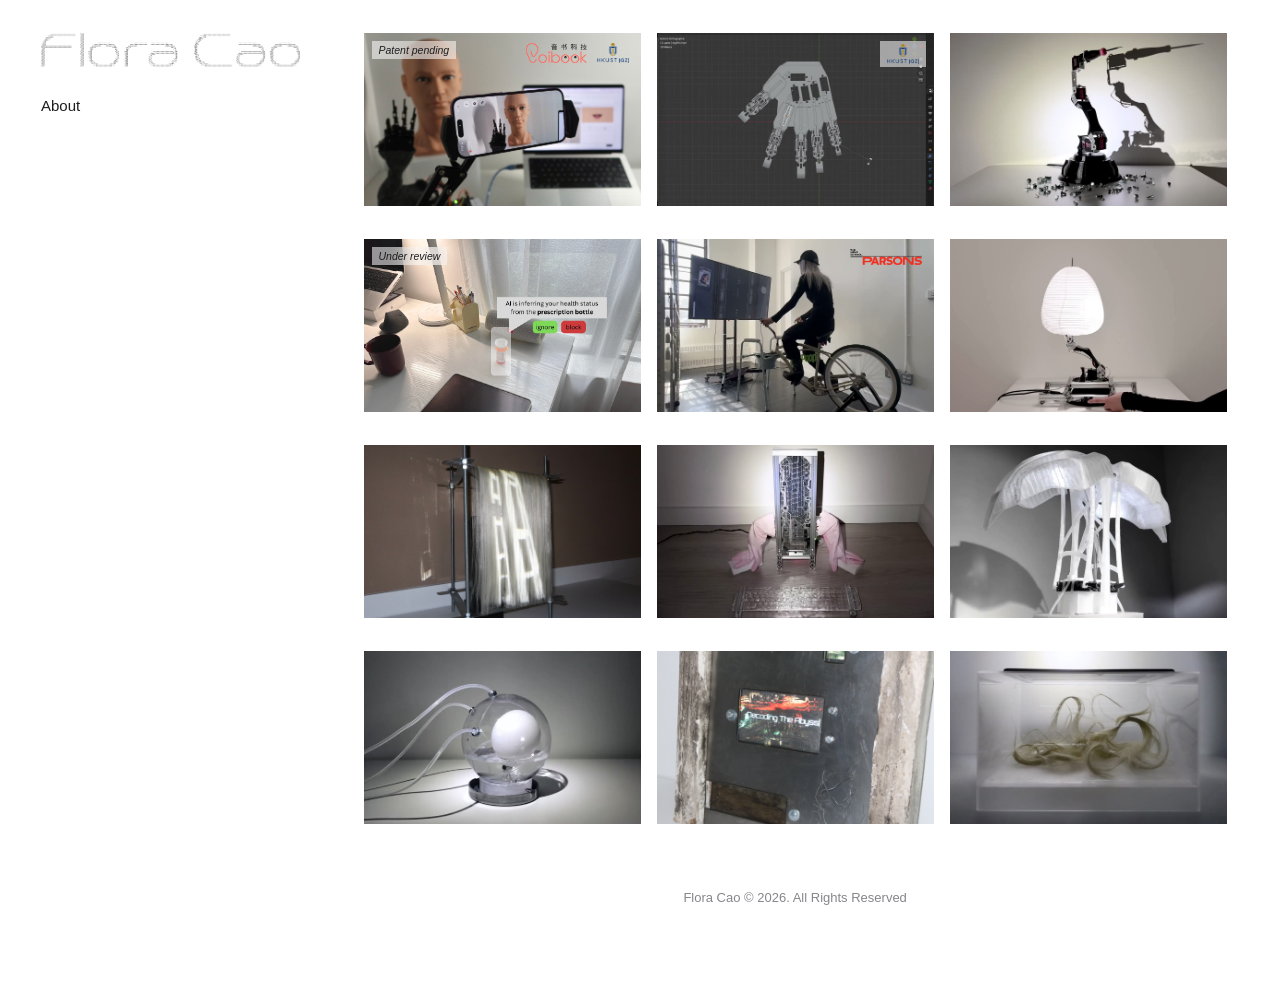
==== index.html @ 8942ab09 "CuedKit rework from the portfolio; ASAPoop build diagrams and rows; bigger logos - CuedKit: How it w" ====
<!doctype html>
<html lang="en">
<head>
  <meta charset="utf-8">
  <meta name="viewport" content="width=device-width, initial-scale=1">
  <title>Flora Cao</title>
  <meta name="description" content="Flora Cao — design + technology, robotics, physical computing, interactive systems.">
  <link rel="icon" type="image/png" sizes="32x32" href="assets/identity/favicon-32.png">
  <link rel="icon" type="image/png" sizes="512x512" href="assets/identity/icon-512.png">
  <link rel="apple-touch-icon" href="assets/identity/apple-touch-icon.png">
  <link rel="stylesheet" href="css/style.css?v=20261120020933">
</head>
<body data-page="home">
  <div class="layout">
    <aside class="identity" id="identity"></aside>
    <main class="main" id="main"></main>
  </div>

  <script src="js/content.js?v=20261120020933"></script>
  <script src="js/components.js?v=20261120020933"></script>
  <script src="js/site.js?v=20261120020933"></script>
</body>
</html>
---- css/style.css ----
/* ==========================================================================
   Flora Cao — portfolio
   Sans (system / SF) for names and prose. Mono for data: tags, indexes, labels.
   ========================================================================== */

:root {
  --bg: #ffffff;
  --fg: #1d1d1f;
  --muted: #86868b;
  --line: #e8e8ed;
  --ph: #f5f5f7;
  --ph-ink: #a1a1a6;
  --ph-grid: #ededf0;
  --accent: #0071e3;
  --accent-soft: #e8f1fc;

  /* One typeface everywhere: Helvetica. Small text = smaller / light / italic; titles = bold. No all-caps. */
  --sans: 'Helvetica Neue', Helvetica, Arial, sans-serif;

  --panel: clamp(240px, 22vw, 340px);
  --pad: clamp(20px, 3.2vw, 56px);
  --top: calc(var(--pad) * 0.8); /* space above the name, the homepage grid and project titles */
  --gap-x: clamp(20px, 2.4vw, 44px);
  --gap-y: clamp(44px, 4.4vw, 80px);
  --name-h: 34px;   /* height of the "Flora Cao" line */
  --name-gap: 28px; /* space between name and portrait */

  --grid-cols: 3;
  --grid-gap: 16px;  /* space between covers, side to side */
  --grid-row-gap: var(--top); /* space between rows of covers = space above the grid */
  --media-gap: 12px; /* space between images/videos on project pages */
}

*,
*::before,
*::after {
  box-sizing: border-box;
}

html {
  -webkit-text-size-adjust: 100%;
  text-rendering: optimizeLegibility;
}

body {
  margin: 0;
  background: var(--bg);
  color: var(--fg);
  font: 400 15px/1.5 var(--sans);
  -webkit-font-smoothing: antialiased;
}

a {
  color: inherit;
  text-decoration: none;
}

h1, h2, h3, p, ul, ol, dl, dd, figure {
  margin: 0;
  padding: 0;
}

ul, ol {
  list-style: none;
}

img, video {
  display: block;
  max-width: 100%;
  dynamic-range-limit: standard; /* never let HDR photos/videos glow brighter than the page */
}

:focus-visible {
  outline: 1px solid var(--fg);
  outline-offset: 4px;
}

.label {
  font: italic 400 13px/1.4 var(--sans);
  color: var(--muted);
}

/* ---------- Layout -------------------------------------------------------- */

.layout {
  display: grid;
  grid-template-columns: var(--panel) minmax(0, 1fr);
  column-gap: var(--pad);
  padding: 0 var(--pad);
}

.main {
  /* top of the right side lines up with the top of the portrait */
  padding: calc(var(--pad) + var(--name-h) + var(--name-gap)) 0 calc(var(--pad) * 2);
  min-width: 0;
}

/* Homepage: the grid starts near the top, with the same padding as the right edge. */
@media (min-width: 861px) {
  [data-page='home'] .main {
    padding-top: var(--top); /* lines up with the top of the name */
  }

  [data-page='home'] .layout {
    padding-right: calc(var(--pad) * 1.3);
  }
}

/* Project pages: the title lines up with the name (click the name to go home). */
[data-page='project'] .main {
  padding-top: var(--top);
}

/* ---------- Identity panel ----------------------------------------------- */

.identity {
  position: sticky;
  top: 0;
  height: 100vh;
  height: 100dvh;
  padding: var(--top) 0 var(--pad);
  display: flex;
  flex-direction: column;
  overflow-y: auto;
  scrollbar-width: none;
  /* a little room on each side so the name isn't clipped when it grows on hover */
  margin-inline: -12px;
  padding-inline: 12px;
}

.identity__name {
  display: block;
  font: 700 30px/var(--name-h) var(--sans);
  letter-spacing: -0.02em;
}

/* name as an image: fills most of the panel's width, grows a little on hover so it reads as clickable */
.identity__name--image img {
  display: block;
  width: 92%;
  height: auto;
  transform-origin: center;
  transition: transform 0.12s ease-out;
}

.identity__name--image:hover img,
.identity__name--image:focus-visible img {
  transform: scale(1.02);
}

.identity__name--image:active img {
  transform: scale(1.01);
}

.identity__portrait {
  margin-top: auto; /* sits at the bottom of the panel */
  padding-top: 32px;
}

/* Dot portrait: the slot only reserves space; the dots are drawn on
   a full-window canvas behind everything (js/pixel-portrait.js). */
.identity__portrait--dots {
  aspect-ratio: 4 / 3;
}

.portrait-layer {
  position: fixed;
  inset: 0;
  z-index: -1;
  pointer-events: none;
}

.identity__info {
  margin-top: var(--name-gap); /* lines up with the top of the project grid */
}

.identity__focus li {
  font: 300 14px/1.6 var(--sans);
  color: var(--muted);
}

.identity__nav {
  display: flex;
  gap: 20px;
  margin-top: 24px;
}

.identity__nav:first-child {
  margin-top: 0;
}

.identity__nav a {
  font-size: 15px;
  text-underline-offset: 4px;
  text-decoration-thickness: 1px;
}

.identity__nav a:hover,
.identity__nav a[aria-current='page'] {
  text-decoration-line: underline;
}

/* ---------- Media ---------------------------------------------------------- */

.media__frame {
  position: relative;
  background: var(--ph);
  overflow: hidden;
}

.media__frame img,
.media__frame video {
  width: 100%;
  height: auto;
}

.media__frame--fixed img,
.media__frame--fixed video,
.media__frame--fixed iframe {
  position: absolute;
  inset: 0;
  height: 100%;
  object-fit: cover;
}

.media__frame iframe {
  width: 100%;
  border: 0;
}

.media--contain .media__frame {
  background: transparent;
}

.media--contain .media__frame--fixed img,
.media--contain .media__frame--fixed video {
  object-fit: contain;
}

.identity .media--contain .media__frame--fixed img {
  object-position: left top;
}

.tile .media--contain .media__frame {
  background: var(--ph);
}

.media__caption {
  margin-top: 10px;
  font: italic 300 13px/1.5 var(--sans);
  color: var(--muted);
}

/* Placeholder: a labelled frame that tells you which file goes where. */
.ph {
  position: absolute;
  inset: 0;
  display: flex;
  flex-direction: column;
  justify-content: space-between;
  padding: 12px 14px;
  background-color: var(--ph);
  background-image:
    linear-gradient(var(--ph-grid) 1px, transparent 1px),
    linear-gradient(90deg, var(--ph-grid) 1px, transparent 1px);
  background-size: 32px 32px;
  background-position: -1px -1px;
  font: 300 12px/1.4 var(--sans);
  color: var(--ph-ink);
}

.ph__label {
  font-style: italic;
}

.ph__cross {
  position: absolute;
  top: 50%;
  left: 50%;
  width: 18px;
  height: 18px;
  transform: translate(-50%, -50%);
  background:
    linear-gradient(var(--ph-ink), var(--ph-ink)) center / 100% 1px no-repeat,
    linear-gradient(var(--ph-ink), var(--ph-ink)) center / 1px 100% no-repeat;
}

.ph__foot {
  display: flex;
  justify-content: space-between;
  gap: 12px;
  min-width: 0;
}

.ph__foot span:first-child {
  overflow: hidden;
  text-overflow: ellipsis;
  white-space: nowrap;
}

/* ---------- Project grid --------------------------------------------------- */

.grid {
  display: grid;
  grid-template-columns: repeat(var(--grid-cols), minmax(0, 1fr));
  gap: var(--grid-row-gap) var(--grid-gap);
}

/* Title + blurb sit on the cover and appear on hover / keyboard focus. */
.tile {
  position: relative;
  display: block;
}

.tile__caption {
  position: absolute;
  inset: 0;
  display: flex;
  flex-direction: column;
  justify-content: flex-end;
  gap: 2px;
  padding: 14px 16px;
  background: rgba(0, 0, 0, 0.42);
  color: #fff;
  font-size: 14px;
  line-height: 1.4;
  opacity: 0;
  transition: opacity 0.2s ease;
}

/* small partner logos pinned to the top-right of a cover */
.tile__logos {
  position: absolute;
  top: 10px;
  right: 12px;
  z-index: 1;
  display: flex;
  align-items: center;
  gap: 10px;
  pointer-events: none;
}

.tile__logos img {
  display: block;
  width: auto;
}

/* on a dark cover, the logos sit on the same frosted white as the status label */
.tile__logos--panel {
  top: 8px;
  right: 8px;
  padding: 3px 7px;
  background: rgba(255, 255, 255, 0.55);
  -webkit-backdrop-filter: blur(8px);
  backdrop-filter: blur(8px);
}

/* "In progress" / "Under review" label, always visible on the cover */
.tile__status {
  position: absolute;
  top: 8px;
  left: 8px;
  z-index: 1;
  padding: 3px 7px;
  border-radius: 0; /* sharp rectangle */
  background: rgba(255, 255, 255, 0.55);
  -webkit-backdrop-filter: blur(8px);
  backdrop-filter: blur(8px);
  font: italic 400 10.5px/1.2 var(--sans);
  color: var(--fg);
  pointer-events: none;
}

.tile:hover .tile__caption,
.tile:focus-visible .tile__caption {
  opacity: 1;
}

.tile:focus-visible {
  outline-offset: 2px;
}

.tile__title {
  font-weight: 700;
}

.tile__blurb {
  font-weight: 300;
  color: rgba(255, 255, 255, 0.85);
}

/* Touch screens can't hover: show the caption under the cover instead. */
@media (hover: none) {
  .grid {
    row-gap: 28px;
  }

  .tile__caption {
    position: static;
    padding: 10px 0 0;
    background: none;
    color: var(--fg);
    opacity: 1;
  }

  .tile__blurb {
    color: var(--muted);
  }
}

/* ---------- Project page --------------------------------------------------- */

.project {
  max-width: 1200px;
}

.back {
  display: inline-block;
  font: 300 14px/1.4 var(--sans);
  color: var(--muted);
}

.back:hover {
  color: var(--fg);
}

.project__head {
  margin: 0 0 clamp(32px, 3.6vw, 48px);
}

/* title, then partner logos right next to it on the same line */
.project__titlerow {
  display: flex;
  flex-wrap: wrap;
  align-items: center;
  gap: 12px 44px;
}

.project__title {
  font: 700 clamp(28px, 2.8vw, 40px)/1.08 var(--sans);
  letter-spacing: -0.028em;
}

.project__logo {
  display: block;
  height: calc(clamp(30px, 3.2vw, 46px) * var(--logo-scale, 1));
  width: auto;
  max-width: 100%;
}

/* logo pieces sit edge to edge, no gap */
.project__logo-set {
  display: flex;
  align-items: flex-end;
}

.project__logo-set .project__logo {
  height: calc(clamp(36px, 3.8vw, 54px) * var(--logo-scale, 1));
}

/* the same gap as between the letters inside the artwork (about 1.7 of its 53 units) */
.project__logo-set .project__logo + .project__logo {
  margin-left: calc(clamp(36px, 3.8vw, 54px) * 1.73 / 53);
}

[data-page='home'] .project__foot {
  margin-top: calc(var(--top) * 2);
}

/* a logo standing in for a word inside a heading, sitting on the text's baseline */
.heading-logo {
  display: inline-block;
  height: 1.1em;
  width: auto;
  margin: 0 0.08em;
  vertical-align: baseline;
}

.project__tags {
  display: flex;
  flex-wrap: wrap;
  gap: 6px;
  margin-top: 20px;
}

/* copyright line at the end of the homepage and every project page */
.project__foot {
  margin-top: clamp(80px, 9vw, 140px);
  text-align: center;
  font: 300 13px/1.4 var(--sans);
  color: var(--muted);
}

/* tag chip: short text on a soft, semi-transparent grey pill (like a story location sticker) */
.tag {
  padding: 5px 11px;
  border-radius: 999px;
  background: rgba(120, 120, 128, 0.14);
  font: 400 13px/1.2 var(--sans);
  color: var(--fg);
}

/* short note about the page itself, e.g. research under review */
.project__preface {
  max-width: 48em;
  margin-top: 14px;
  font: italic 300 14px/1.5 var(--sans);
  color: var(--muted);
}

.project__summary {
  max-width: 48em;
  margin-top: 18px;
  font: 400 17px/1.55 var(--sans);
}

.project__meta {
  max-width: 44em;
  margin-top: 36px;
  border-top: 1px solid var(--line);
}

.project__meta div {
  display: grid;
  grid-template-columns: 9em 1fr;
  column-gap: var(--gap-x);
  padding: 10px 0;
  border-bottom: 1px solid var(--line);
}

.project__meta dt {
  padding-top: 1px;
  font: italic 400 13px/1.4 var(--sans);
  color: var(--muted);
}

.project__meta dd {
  font-size: 14px;
  line-height: 1.5;
}

/* Page reader: a row of page previews on top, the current page large below.
   No arrows or counters — the bright thumbnail and its marker show where you are. */
.reader__hint {
  margin-bottom: 16px;
  font: 400 18px/1.4 var(--sans);
  color: var(--fg);
}

/* the instruction matches the device: mouse/trackpad vs touch screen */
.reader__hint-touch { display: none; }

@media (hover: none) {
  .reader__hint-mouse { display: none; }
  .reader__hint-touch { display: inline; }
}

.reader__thumbs {
  display: flex;
  gap: 8px;
  padding-bottom: 14px; /* room for the dot */
  margin-bottom: 8px;
  overflow-x: auto;
  scrollbar-width: none;
}

.reader__thumbs::-webkit-scrollbar {
  display: none;
}

.reader__thumb {
  position: relative;
  flex: 1 0 64px;
  aspect-ratio: var(--page-ratio);
  padding: 0;
  border: 0;
  border-radius: 6px;
  background: var(--ph);
  opacity: 0.35;
  cursor: pointer;
  transition: opacity 0.25s ease;
}

.reader__thumb img {
  display: block;
  width: 100%;
  height: 100%;
  border-radius: inherit;
  object-fit: cover;
}

.reader__thumb:hover {
  opacity: 0.7;
}

.reader__thumb[aria-current] {
  opacity: 1;
}

/* dot under the current page */
.reader__thumb::after {
  content: '';
  position: absolute;
  left: 50%;
  bottom: -12px;
  width: 6px;
  height: 6px;
  border-radius: 50%;
  background: var(--fg);
  transform: translateX(-50%) scale(0);
  transition: transform 0.25s ease;
}

.reader__thumb[aria-current]::after {
  transform: translateX(-50%) scale(1);
}

.reader__track {
  display: grid;
  grid-auto-flow: column;
  grid-auto-columns: 100%;
  overflow-x: auto;
  overscroll-behavior-x: contain;
  scroll-snap-type: x mandatory;
  scrollbar-width: none;
  border-radius: 12px;
  background: var(--ph);
  outline-offset: 4px;
}

.reader__track::-webkit-scrollbar {
  display: none;
}

.reader__track[data-cursor='prev'] { cursor: w-resize; }
.reader__track[data-cursor='next'] { cursor: e-resize; }

.reader__page {
  position: relative;
  aspect-ratio: var(--page-ratio);
  scroll-snap-align: start;
  scroll-snap-stop: always;
  overflow: hidden;
  user-select: none;
}

.reader__page img {
  position: absolute;
  inset: 0;
  width: 100%;
  height: 100%;
  object-fit: contain;
}

/* Small partner / collaborator logos at the top of a project page */
.project__logos {
  display: flex;
  flex-wrap: wrap;
  align-items: center;
  gap: 12px 24px;
}

.project__logos img {
  height: 22px;
  width: auto;
}

/* Content blocks: small italic label in a narrow left column, prose on the right,
   media full width underneath. */
.block {
  margin-top: clamp(32px, 3vw, 48px);
}

/* split block: text on the left, media on the right */
@media (min-width: 861px) {
  .block--split {
    display: grid;
    grid-template-columns: minmax(0, 2fr) minmax(0, 3fr); /* slimmer text, bigger media */
    column-gap: var(--gap-x);
    align-items: start;
  }

  /* start the media level with the first paragraph: below the small label (13px × 1.4 + 10px gap)
     and the heading (20px × 1.3 + 12px) */
  .block--split .block__text + .block__media {
    margin-top: calc(13px * 1.4 + 10px + 20px * 1.3 + 12px);
  }
}

/* A media-only block continues the one above it like another row. */
.block:not(:has(.block__text)) {
  margin-top: var(--media-gap);
}

/* small label on top, text underneath */
.block__text {
  display: grid;
  row-gap: 10px;
}

.block__body {
  max-width: 54em;
  min-width: 0; /* a wide table scrolls inside its own box instead of widening the page */
}

.block__body h3 {
  margin-bottom: 12px;
  font: 700 20px/1.3 var(--sans);
  letter-spacing: -0.015em;
}

.block__body p {
  font-size: 17px;
  line-height: 1.6;
}

.block__body p + p {
  margin-top: 1em;
}

.project__summary a,
.block__body a {
  text-decoration: underline;
  text-decoration-thickness: 1px;
  text-underline-offset: 3px;
}

/* Design question: large, on a soft rounded panel */
.block__body .quote {
  padding: clamp(24px, 3vw, 40px);
  border-radius: 18px;
  background: linear-gradient(135deg, #f5f5f7, #fbfbfd);
  font: 700 clamp(22px, 2.2vw, 30px)/1.3 var(--sans);
  letter-spacing: -0.02em;
}

/* A cited figure: the number the same grey and size as the sentence it starts */
.stat {
  margin: 4px 0 1.4em;
}

.block__body p + .stat { margin: 1.2em 0 0; } /* when the figure closes a section */

.block__body .stat__text {
  font-size: 17px;
  color: #6e6e73; /* a step lighter than my own writing */
}

.block__body .stat__source {
  margin-top: 4px;
  font: italic 300 13px/1.4 var(--sans);
  color: var(--muted);
}

/* Question / answer pairs */
.qa {
  display: grid;
  grid-template-columns: repeat(2, minmax(0, 1fr));
  gap: 12px var(--gap-x);
}

/* a list after paragraphs gets the same breathing room as a new paragraph */
.block__body p + .qa {
  margin-top: 1.6em;
}



@media (max-width: 560px) {
  .qa {
    grid-template-columns: minmax(0, 1fr);
  }
}

.qa dt {
  font-weight: 700;
  font-size: 17px;
}

.qa dd {
  margin: 4px 0 0;
  font-size: 17px;
  line-height: 1.6;
  color: #6e6e73; /* answers a step lighter than their bold titles */
}

/* Gap table: rounded panel, rows separated by space, not lines */
.gap {
  margin: 1.4em 0;
  overflow-x: auto;
}

.gap table {
  width: 100%;
  border-collapse: separate;
  border-spacing: 0 4px;
  font-size: 15px;
}

.gap th,
.gap td {
  padding: 12px 10px;
  text-align: center;
  white-space: nowrap;
}

.gap thead th {
  padding-bottom: 6px;
  font: 700 14px/1.3 var(--sans);
  white-space: normal;
  vertical-align: bottom;
}

.gap tbody th {
  text-align: left;
  font-weight: 400;
}

.gap tbody tr > * {
  background: var(--ph);
}

.gap tbody tr > :first-child { border-radius: 12px 0 0 12px; }
.gap tbody tr > :last-child { border-radius: 0 12px 12px 0; }

.gap tbody .gap__highlight > * {
  background: var(--accent-soft);
}

.gap .gap__highlight th {
  font-weight: 700;
}

.gap__icon {
  display: inline-block;
  width: 18px;
  height: 18px;
  fill: none;
  stroke-width: 1.8;
  stroke-linecap: round;
  stroke-linejoin: round;
  vertical-align: middle;
}

.gap__icon--yes { stroke: var(--accent); }
.gap__icon--no { stroke: var(--ph-ink); }

/* pink version, as in the CuedKit portfolio: blush rows, pink highlight, green ticks */
.gap--pink tbody tr > * { background: #fdf5f6; }
.gap--pink tbody .gap__highlight > * { background: #fde1e7; }
.gap--pink .gap__icon--yes { stroke: #3f9d5d; }
.gap--pink .gap__icon--no { stroke: #e3aab6; }

/* paragraphs side by side, two to a row (e.g. design principles) */
.text-pair {
  display: grid;
  grid-template-columns: repeat(2, minmax(0, 1fr));
  column-gap: var(--gap-x);
  row-gap: 1em;
}

.block__body .text-pair p { margin: 0; }

@media (max-width: 560px) {
  .text-pair { grid-template-columns: minmax(0, 1fr); }
}

/* a picture beside a passage, as wide as one of three images in a row */
.block__body:has(> .beside:not(.beside--short)) { max-width: none; } /* span the full media width, like a row of images */
.beside {
  display: grid;
  grid-template-columns: minmax(0, 1fr) calc((100% - 2 * var(--media-gap)) / 3);
  column-gap: var(--gap-x);
  align-items: start;
}

.beside__media { min-width: 0; }

/* a second heading inside the same section starts as far down as a new section would */
.block__body h3.then { margin-top: clamp(32px, 3vw, 48px); }

/* short: the picture sits beside the paragraphs only, exactly as tall as them, and its shape sets its width */
.beside--short {
  display: block;
  position: relative;
}

.beside--short .beside__text { width: var(--beside-text, 75%); }

.beside--short .beside__media {
  position: absolute;
  top: 0;
  bottom: 0;
  left: calc(var(--beside-text, 75%) + var(--gap-x));
  aspect-ratio: 9 / 16;
}

.beside--short .beside__media > * {
  height: 100%;
  width: 100%;
}

@media (max-width: 560px) {
  .beside { grid-template-columns: minmax(0, 1fr); }
  /* on a phone the picture stays small: it floats at the top right and the text wraps around it */
  .beside--short { display: flow-root; }
  .beside--short .beside__text { width: auto; }
  .beside--short .beside__media { position: static; float: right; width: 34%; margin: 4px 0 8px 14px; }
  .beside--tall .beside__media { width: 60%; } /* a tall video shouldn't fill a whole phone screen */
  .beside__media { margin-top: 16px; }
}

/* "How it works": a big title that opens the steps below it */
.block__title {
  margin: clamp(16px, 2vw, 32px) 0 6px;
  font: 700 clamp(24px, 2.4vw, 32px)/1.2 var(--sans);
  letter-spacing: -0.02em;
}

/* space between an intro section (e.g. Background) and the hero below it */
.block + .reader,
.block + .project__hero {
  margin-top: clamp(32px, 3vw, 48px);
}

/* side-by-side hero images: as wide as the text column, not the whole page */
.project__hero.block__media {
  max-width: 54em;
}

/* a justified hero row (mixed shapes) uses the full width */
.project__hero.block__media--row {
  max-width: none;
}

.block__text + .block__media {
  margin-top: 16px;
}

/* text set under a block's media */
.block__media + .block__below {
  margin-top: 16px;
}

.block__media {
  display: grid;
  gap: var(--media-gap);
}

.block__media--row {
  display: flex;
  align-items: flex-start;
}

.block__media--row .media {
  min-width: 0;
}

.block__media.cols-2 { grid-template-columns: repeat(2, minmax(0, 1fr)); }
.block__media.cols-3 { grid-template-columns: repeat(3, minmax(0, 1fr)); }


/* ---------- About ---------------------------------------------------------- */

.about .project__head {
  margin-top: 0;
}

/* About: two sizes only — small grey labels and 17px text (links included) */
.about > .block:first-child {
  margin-top: 0;
}

/* thin italic aside after the school, same size as the text */
.about__note {
  font-weight: 300;
  font-style: italic;
}

/* an acknowledgement under a section: a little extra space and a small label leading into the text */
.block__body .note {
  margin-top: 1.6em;
}

/* "With thanks": a small title over the note, like a section label */
.block__body .note__label {
  margin-top: 32px;
  font: italic 400 13px/1.4 var(--sans);
}

.block__body .note__label + .note {
  margin-top: 10px;
}

.block__body .note a {
  color: inherit;
}

/* a side note inside a paragraph, a step lighter than the main text */
.aside {
  color: #6e6e73;
}

.about__links {
  font-size: 17px;
  line-height: 1.6;
}

.about__links li + li {
  margin-top: 4px;
}

/* ---------- Responsive ----------------------------------------------------- */

@media (max-width: 1100px) {
  :root {
    --grid-cols: 2;
  }
}

@media (max-width: 560px) {
  :root {
    --grid-cols: 1;
  }
}

@media (max-width: 860px) {
  :root {
    --pad: 20px;
  }

  .layout {
    grid-template-columns: minmax(0, 1fr);
  }

  .identity {
    position: static;
    height: auto;
    overflow: visible;
    margin-inline: 0;
    padding-inline: 0;
    display: grid;
    grid-template-columns: 120px 1fr;
    grid-template-areas: 'name name' 'portrait info';
    column-gap: 20px;
    align-items: end;
  }

  .identity:not(:has(.identity__portrait)) {
    grid-template-areas: 'name name' 'info info';
  }

  .identity:not(:has(.identity__portrait)) .identity__info {
    margin-top: 16px;
  }

  .identity__name {
    grid-area: name;
  }

  .identity__portrait {
    grid-area: portrait;
    margin-top: 20px;
    padding-top: 0;
  }

  .identity__info {
    grid-area: info;
    margin-top: 0;
  }

  .main {
    padding-top: 24px;
  }

  .block__media.cols-2,
  .block__media.cols-3 {
    grid-template-columns: minmax(0, 1fr);
  }

  .block__media--row {
    flex-direction: column;
  }

  .block__media--row .media {
    flex: none !important;
    width: 100%;
  }
}

@media (prefers-reduced-motion: reduce) {
  * {
    transition: none !important;
  }
}

/* pink text, e.g. the design question (same pink as the playful links) */
.pink { color: #e8578a; }
.block__body .big { font-size: 20px; line-height: 1.45; } /* a step up from body text */

/* a playful link: pink text and underline */
a.pop,
.block__body a.pop {
  color: #e8578a;
  text-decoration-color: currentColor;
}

a.pop:hover { color: #c73b70; }
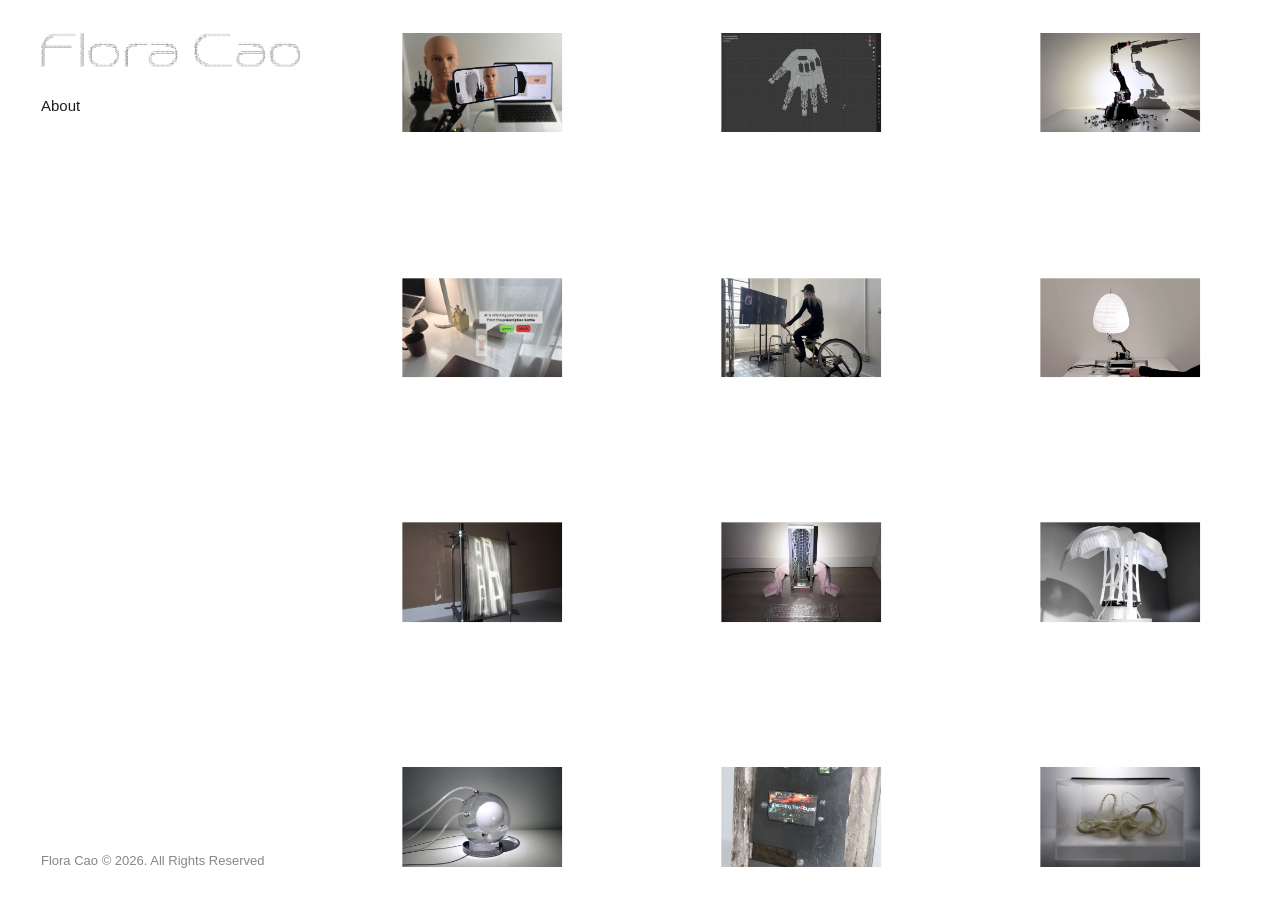
==== commit 298d23be: "Homepage on laptops: small covers spread over one window, opening on hover The copyright line moves " ====
--- a/index.html
+++ b/index.html
@@ -8,7 +8,7 @@
   <link rel="icon" type="image/png" sizes="32x32" href="assets/identity/favicon-32.png">
   <link rel="icon" type="image/png" sizes="512x512" href="assets/identity/icon-512.png">
   <link rel="apple-touch-icon" href="assets/identity/apple-touch-icon.png">
-  <link rel="stylesheet" href="css/style.css?v=20261120020933">
+  <link rel="stylesheet" href="css/style.css?v=20261123200906">
 </head>
 <body data-page="home">
   <div class="layout">
@@ -16,8 +16,8 @@
     <main class="main" id="main"></main>
   </div>
 
-  <script src="js/content.js?v=20261120020933"></script>
-  <script src="js/components.js?v=20261120020933"></script>
-  <script src="js/site.js?v=20261120020933"></script>
+  <script src="js/content.js?v=20261123200906"></script>
+  <script src="js/components.js?v=20261123200906"></script>
+  <script src="js/site.js?v=20261123200906"></script>
 </body>
 </html>
--- a/css/style.css
+++ b/css/style.css
@@ -389,7 +389,7 @@
   color: rgba(255, 255, 255, 0.85);
 }
 
-/* Touch screens can't hover: show the caption under the cover instead. */
+/* Touch screens can't hover: show just the title under the cover, no description. */
 @media (hover: none) {
   .grid {
     row-gap: 28px;
@@ -404,7 +404,97 @@
   }
 
   .tile__blurb {
-    color: var(--muted);
+    display: none;
+  }
+}
+
+/* Laptop homepage: small covers spread over exactly one window (nothing to scroll).
+   The one under the cursor opens to about twice its size; the top row opens downwards and
+   the bottom row upwards, so an open cover never leaves the window. */
+@media (min-width: 861px) and (hover: hover) {
+  [data-page='home'] {
+    --cover-w: min((100vw - var(--pad) - var(--panel)) / 6, (100dvh - 2 * var(--top)) * 0.28);
+    --cover-h: calc(var(--cover-w) * 0.625); /* 16 : 10, like SITE.coverRatio */
+    /* open: twice as big, or as big as it can be without touching the cover in the next row */
+    --open-w: min(var(--cover-w) * 2, ((100dvh - 2 * var(--top) - var(--cover-h)) / 3 - 12px) * 1.6);
+    --ease: 0.5s cubic-bezier(0.22, 1, 0.36, 1);
+  }
+
+  [data-page='home'] .layout {
+    column-gap: 0;
+    padding-right: 0;
+  }
+
+  [data-page='home'] .main {
+    padding: 0;
+  }
+
+  .grid {
+    grid-template-columns: repeat(3, minmax(0, 1fr));
+    grid-auto-rows: var(--cover-h);
+    align-content: space-between;
+    gap: 0;
+    height: 100vh;
+    height: 100dvh;
+    padding-block: var(--top); /* first row level with the name, last row level with the copyright line */
+  }
+
+  .grid__item {
+    position: relative;
+  }
+
+  .tile {
+    position: absolute;
+    top: 50%;
+    left: 50%;
+    width: var(--cover-w);
+    transform: translate(-50%, -50%);
+    transition: width var(--ease);
+  }
+
+  .grid__item:nth-child(-n + 3) .tile {
+    top: 0;
+    transform: translateX(-50%);
+  }
+
+  .grid__item:nth-last-child(-n + 3) .tile {
+    top: auto;
+    bottom: 0;
+    transform: translateX(-50%);
+  }
+
+  .tile:hover,
+  .tile:focus-visible {
+    z-index: 2;
+    width: var(--open-w);
+    outline: 0;
+  }
+
+  /* labels and logos appear with the title, once a cover is open */
+  .tile__status,
+  .tile__logos {
+    opacity: 0;
+    transition: opacity 0.2s ease;
+  }
+
+  .tile:hover :is(.tile__status, .tile__logos, .tile__caption),
+  .tile:focus-visible :is(.tile__status, .tile__logos, .tile__caption) {
+    opacity: 1;
+    transition-delay: 0.18s;
+  }
+
+  .tile__caption {
+    background: linear-gradient(to top, rgba(0, 0, 0, 0.6), rgba(0, 0, 0, 0) 45%); /* the picture stays bright */
+  }
+
+  [data-page='home'] .project__foot {
+    position: fixed;
+    left: var(--pad);
+    bottom: var(--top);
+    width: var(--panel);
+    margin: 0;
+    line-height: 1;
+    text-align: left;
   }
 }
 
@@ -1022,6 +1112,10 @@
   :root {
     --grid-cols: 1;
   }
+
+  .tile__title { font-size: 10px; font-weight: 300; } /* small and light, about the size of the status tag */
+  .grid { row-gap: 18px; }
+  .tile__caption { padding-top: 6px; line-height: 1.3; }
 }
 
 @media (max-width: 860px) {
